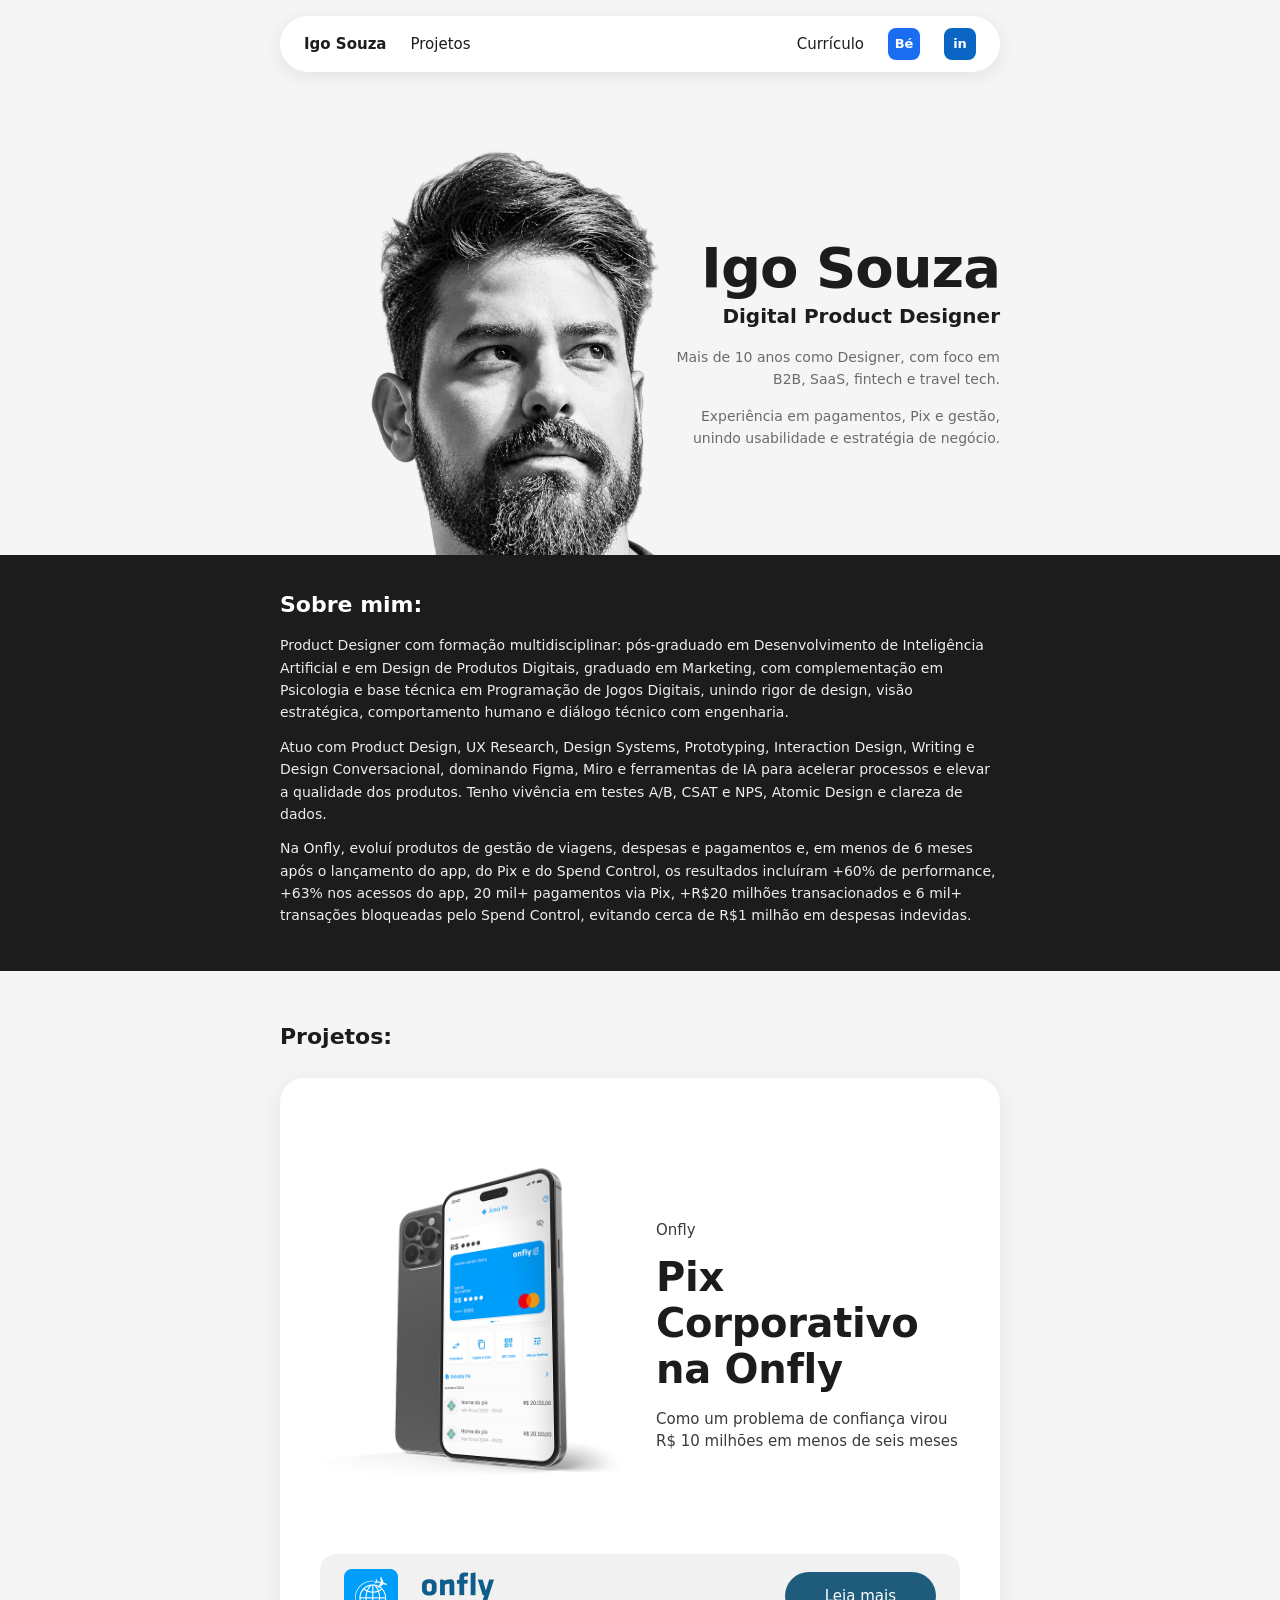
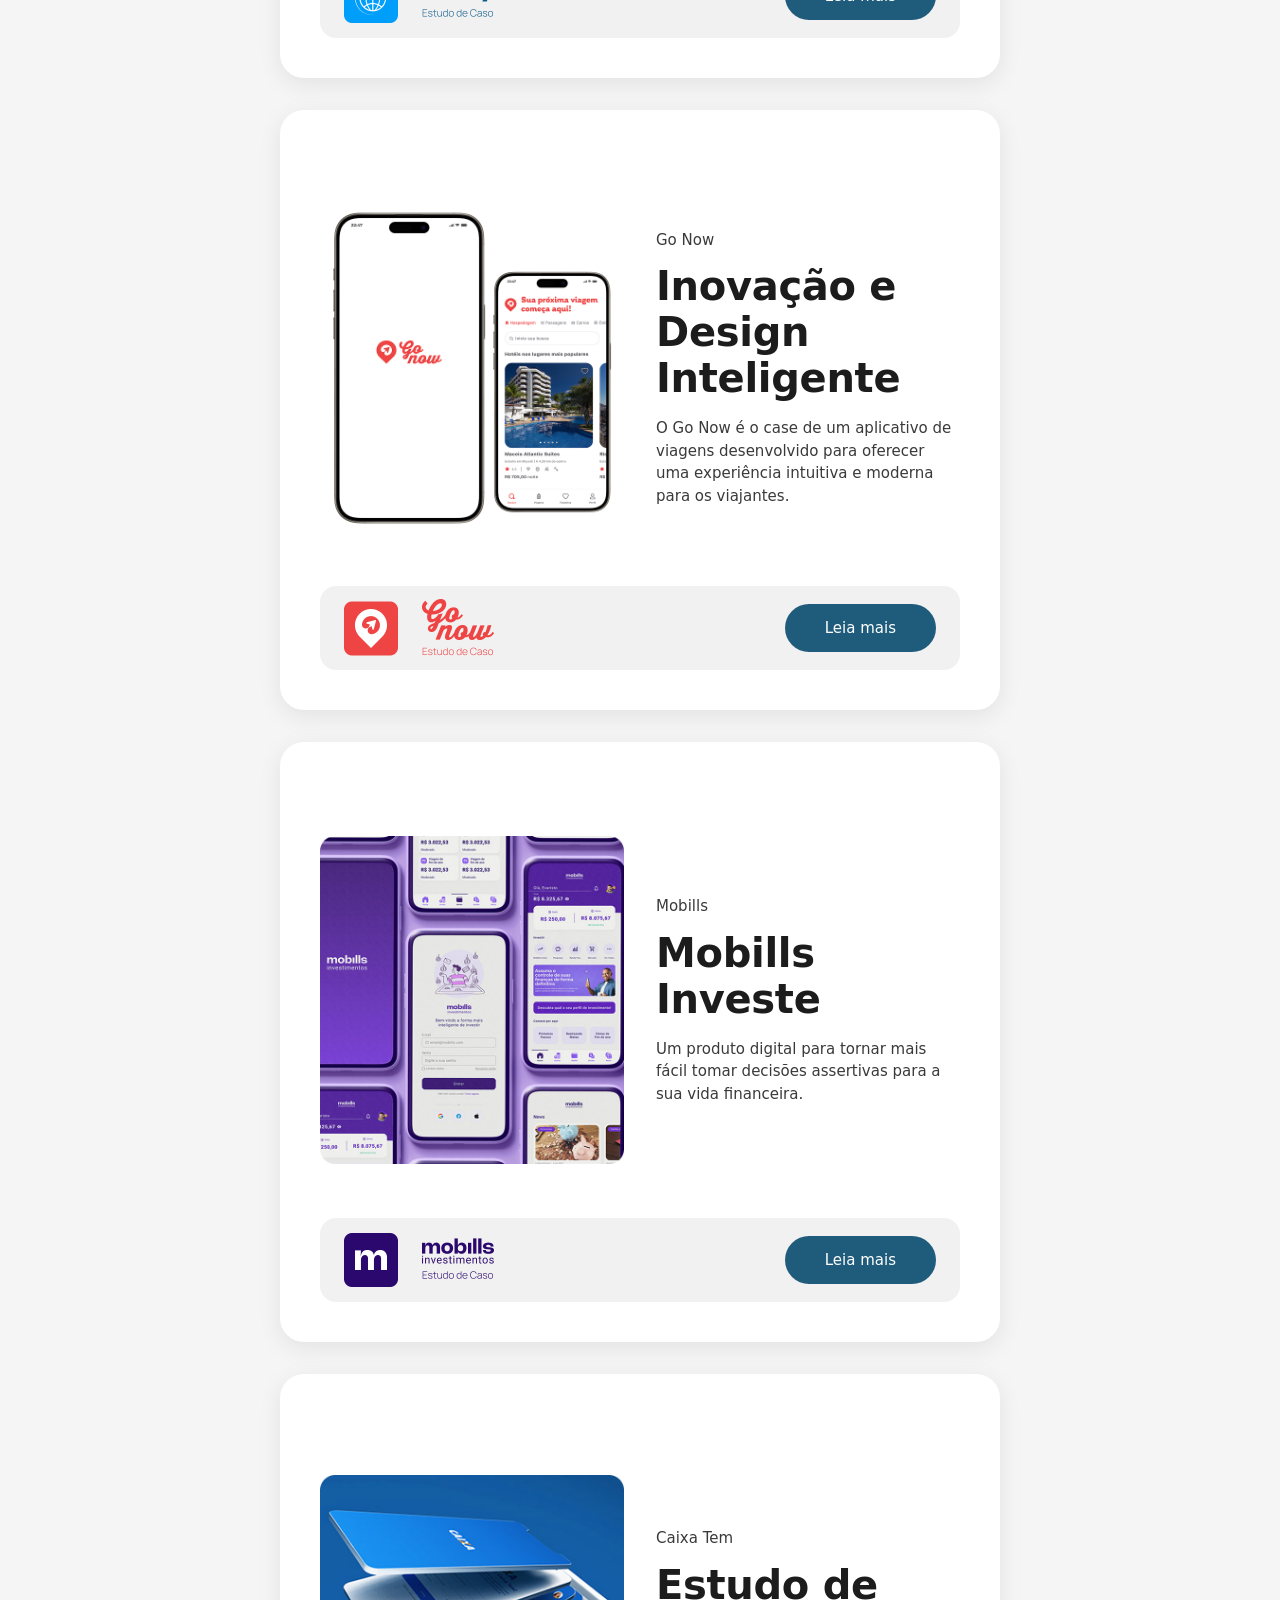
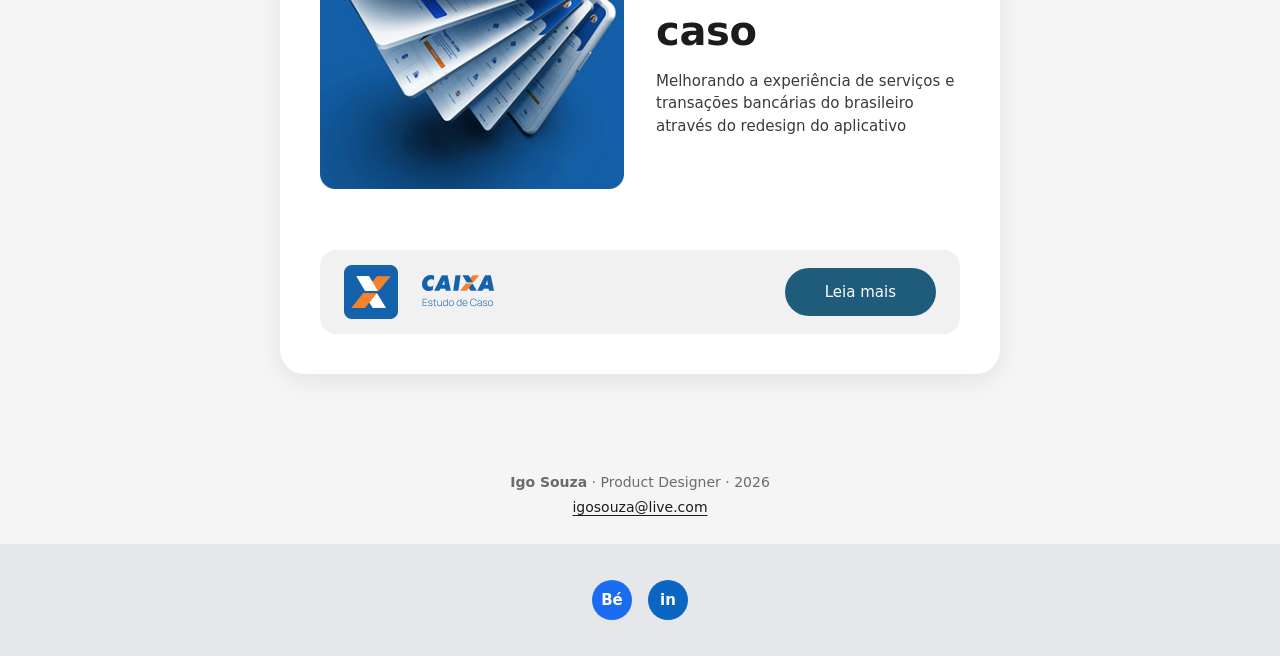
==== site/index.html @ 85e7b51f "Layout" ====
<!DOCTYPE html>
<html lang="pt-BR">
<head>
  <meta charset="UTF-8">
  <meta name="viewport" content="width=device-width, initial-scale=1.0">
  <title>Igo Souza | Digital Product Designer</title>
  <meta name="description" content="Igo Souza, Digital Product Designer especializado em B2B, SaaS, fintech e travel tech.">
  <link rel="stylesheet" href="assets/css/style.css">
</head>
<body>

  <header class="header" id="site-header">
    <nav class="nav">
      <div class="nav-left">
        <a class="link active" href="index.html">Igo Souza</a>
        <a class="link" href="#projetos">Projetos</a>
      </div>
      <div class="nav-right">
        <a class="link desk-only" href="assets/curriculo-igo-souza.pdf" target="_blank" rel="noopener">Currículo</a>
        <a class="social-btn" href="https://www.behance.net/igoreiz" target="_blank" rel="noopener" aria-label="Behance">Bé</a>
        <a class="social-btn li" href="https://www.linkedin.com/in/igodsouza/" target="_blank" rel="noopener" aria-label="LinkedIn">in</a>
        <button class="menu-toggle" aria-label="Abrir menu" aria-expanded="false"><span></span></button>
      </div>
    </nav>
    <div class="mobile-menu">
      <a href="index.html">Igo Souza</a>
      <a href="#projetos">Projetos</a>
      <a href="assets/curriculo-igo-souza.pdf" target="_blank" rel="noopener">Currículo</a>
      <div class="mobile-social">
        <a class="social-btn" href="https://www.behance.net/igoreiz" target="_blank" rel="noopener" aria-label="Behance">Bé</a>
        <a class="social-btn li" href="https://www.linkedin.com/in/igodsouza/" target="_blank" rel="noopener" aria-label="LinkedIn">in</a>
      </div>
    </div>
  </header>

  <div class="container">
    <section class="hero" id="topo">
      <picture>
        <source media="(max-width: 760px)" srcset="assets/img/mobile_home.webp">
        <img class="hero-img" src="assets/img/home-1.webp" alt="Retrato de Igo Souza">
      </picture>
      <div class="hero-text">
        <h1>Igo Souza</h1>
        <h2>Digital Product Designer</h2>
        <p>Mais de 10 anos como Designer, com foco em B2B, SaaS, fintech e travel tech.</p>
        <p>Experiência em pagamentos, Pix e gestão, unindo usabilidade e estratégia de negócio.</p>
      </div>
    </section>
  </div>

  <section class="about">
    <div class="about-inner">
      <h3>Sobre mim:</h3>
      <p>Product Designer com formação multidisciplinar: pós-graduado em Desenvolvimento de Inteligência Artificial e em Design de Produtos Digitais, graduado em Marketing, com complementação em Psicologia e base técnica em Programação de Jogos Digitais, unindo rigor de design, visão estratégica, comportamento humano e diálogo técnico com engenharia.</p>
      <p>Atuo com Product Design, UX Research, Design Systems, Prototyping, Interaction Design, Writing e Design Conversacional, dominando Figma, Miro e ferramentas de IA para acelerar processos e elevar a qualidade dos produtos. Tenho vivência em testes A/B, CSAT e NPS, Atomic Design e clareza de dados.</p>
      <p>Na Onfly, evoluí produtos de gestão de viagens, despesas e pagamentos e, em menos de 6 meses após o lançamento do app, do Pix e do Spend Control, os resultados incluíram +60% de performance, +63% nos acessos do app, 20 mil+ pagamentos via Pix, +R$20 milhões transacionados e 6 mil+ transações bloqueadas pelo Spend Control, evitando cerca de R$1 milhão em despesas indevidas.</p>
    </div>
  </section>

  <main class="container projects" id="projetos">
    <h2 class="section-title">Projetos:</h2>

    <article class="project-card">
      <div class="project-body">
        <img src="assets/img/home-2.png" alt="Mockup do Pix Corporativo na Onfly">
        <div class="project-text">
          <p class="project-tag">Onfly</p>
          <h3>Pix Corporativo na Onfly</h3>
          <p>Como um problema de confiança virou R$ 10 milhões em menos de seis meses</p>
        </div>
      </div>
      <div class="project-footer">
        <img class="logo" src="assets/img/logos/logo-onfly.png" alt="onfly · Estudo de Caso">
        <a class="btn-leia" href="pix.html">Leia mais</a>
      </div>
    </article>

    <article class="project-card">
      <div class="project-body">
        <img src="assets/img/home-3.png" alt="Telas do Go Now">
        <div class="project-text">
          <p class="project-tag">Go Now</p>
          <h3>Inovação e Design Inteligente</h3>
          <p>O Go Now é o case de um aplicativo de viagens desenvolvido para oferecer uma experiência intuitiva e moderna para os viajantes.</p>
        </div>
      </div>
      <div class="project-footer">
        <img class="logo" src="assets/img/logos/logo-gonow.png" alt="Go Now · Estudo de Caso">
        <a class="btn-leia" href="go-now.html">Leia mais</a>
      </div>
    </article>

    <article class="project-card">
      <div class="project-body">
        <img src="assets/img/home-4.png" alt="Telas do Mobills Investimentos">
        <div class="project-text">
          <p class="project-tag">Mobills</p>
          <h3>Mobills Investe</h3>
          <p>Um produto digital para tornar mais fácil tomar decisões assertivas para a sua vida financeira.</p>
        </div>
      </div>
      <div class="project-footer">
        <img class="logo" src="assets/img/logos/logo-mobills.png" alt="mobills investimentos · Estudo de Caso">
        <a class="btn-leia" href="mobills.html">Leia mais</a>
      </div>
    </article>

    <article class="project-card">
      <div class="project-body">
        <img src="assets/img/home-5.png" alt="Cartões do Caixa Tem">
        <div class="project-text">
          <p class="project-tag">Caixa Tem</p>
          <h3>Estudo de caso</h3>
          <p>Melhorando a experiência de serviços e transações bancárias do brasileiro através do redesign do aplicativo</p>
        </div>
      </div>
      <div class="project-footer">
        <img class="logo" src="assets/img/logos/logo-caixa.png" alt="CAIXA · Estudo de Caso">
        <a class="btn-leia" href="caixa-tem.html">Leia mais</a>
      </div>
    </article>
  </main>

  <p class="contact-line">
    <strong>Igo Souza</strong> · Product Designer · 2026<br>
    <a href="mailto:igosouza@live.com">igosouza@live.com</a>
  </p>

  <footer class="footer">
    <div class="socials">
      <a class="social-btn" href="https://www.behance.net/igoreiz" target="_blank" rel="noopener" aria-label="Behance">Bé</a>
      <a class="social-btn li" href="https://www.linkedin.com/in/igodsouza/" target="_blank" rel="noopener" aria-label="LinkedIn">in</a>
    </div>
  </footer>

  <script src="assets/js/main.js" defer></script>
</body>
</html>
---- site/assets/css/style.css ----
:root {
  --bg: #f5f5f5;
  --dark: #1c1c1c;
  --text: #1c1c1c;
  --muted: #6b6b6b;
  --card: #ffffff;
  --btn: #1f5c7c;
  --bar: #f1f1f1;
  --blue: #1a6cf0;
  --linkedin: #0a66c2;
  --content: 720px;
}

* { box-sizing: border-box; margin: 0; padding: 0; }

html { background: var(--bg); }

body {
  font-family: "Inter", system-ui, -apple-system, "Segoe UI", Roboto, sans-serif;
  background: var(--bg);
  color: var(--text);
  line-height: 1.6;
}

img { display: block; max-width: 100%; }
a { color: inherit; text-decoration: none; }
button { font: inherit; }

/* Content column: 720px wide, centred */
.container {
  width: 100%;
  max-width: var(--content);
  margin: 0 auto;
}

/* ---------- Floating header ---------- */
.header {
  position: sticky;
  top: 16px;
  z-index: 10;
  width: 100%;
  max-width: var(--content);
  margin: 16px auto 0;
  transition: transform .3s ease;
}
.header.is-hidden { transform: translateY(calc(-100% - 16px)); }

.nav {
  display: flex; align-items: center; justify-content: space-between;
  background: #fff; border-radius: 999px; height: 56px; padding: 0 24px;
  box-shadow: 0 4px 18px rgba(0,0,0,.08);
}
.nav-left, .nav-right { display: flex; align-items: center; gap: 24px; }
/* Active page is shown only by weight, no colour change on hover or active */
.nav a.link { font-size: 15px; font-weight: 400; }
.nav a.link.active { font-weight: 600; }

.social-btn {
  width: 32px; height: 32px; border-radius: 8px; display: inline-grid; place-items: center;
  background: var(--blue); color: #fff; font-weight: 700; font-size: 13px;
}
.social-btn.li { background: var(--linkedin); }

/* Hamburger: hidden on desktop */
.menu-toggle {
  display: none;
  width: 32px; height: 32px; background: none; border: 0; cursor: pointer;
  position: relative;
}
.menu-toggle span,
.menu-toggle span::before,
.menu-toggle span::after {
  position: absolute; left: 6px; width: 20px; height: 2px; background: var(--text); content: "";
}
.menu-toggle span { top: 15px; }
.menu-toggle span::before { top: -6px; left: 0; }
.menu-toggle span::after { top: 6px; left: 0; }

/* Mobile panel: hidden on desktop */
.mobile-menu { display: none; }
.mobile-menu.open {
  display: flex; flex-direction: column; gap: 16px;
  position: absolute; top: calc(100% + 8px); right: 24px; min-width: 200px;
  background: #fff; border-radius: 20px; padding: 20px 24px;
  box-shadow: 0 4px 18px rgba(0,0,0,.08);
}
.mobile-menu a { font-size: 15px; }
.mobile-social { display: none; gap: 12px; }
.mobile-social .social-btn { width: 36px; height: 36px; font-size: 14px; }

/* ---------- Home hero: photo 496 x 435 on the left, text on the right ---------- */
.hero {
  position: relative;
  height: 435px;
  margin-top: 48px;
}
.hero picture { display: contents; }
.hero-img {
  position: absolute; left: 0; top: 0;
  width: 496px; height: 435px; object-fit: cover; object-position: center top;
}
.hero-text {
  position: absolute; right: 0; top: 120px;
  width: 340px; text-align: right;
}
.hero-text h1 { font-size: 56px; line-height: 1; font-weight: 600; letter-spacing: -1px; }
.hero-text h2 { font-size: 20px; font-weight: 600; margin-top: 4px; }
.hero-text p { color: var(--muted); font-size: 14px; margin-top: 14px; }

/* ---------- "Sobre mim": full-width band, text column is 720px ---------- */
.about { background: var(--dark); color: #fff; }
.about-inner { max-width: var(--content); margin: 0 auto; padding: 32px 0; }
.about h3 { font-size: 22px; font-weight: 600; margin-bottom: 12px; }
.about p { font-size: 14px; line-height: 1.6; opacity: .92; margin-bottom: 12px; }

/* ---------- Projects ---------- */
.projects { padding: 0 0 16px; }
.section-title { font-size: 22px; font-weight: 600; margin: 48px 0 24px; }

/* Banner: 720 x 600, as in Frame_16 */
.project-card {
  width: 100%; max-width: var(--content); height: 600px;
  margin: 0 auto 32px;
  background: var(--card);
  border-radius: 24px;
  box-shadow: 0 6px 24px rgba(0,0,0,.08);
  padding: 40px;
  display: flex; flex-direction: column; justify-content: space-between;
}
.project-body {
  flex: 1;
  display: grid; grid-template-columns: 1fr 1fr; gap: 32px; align-items: center;
}
.project-body img {
  width: 100%; height: auto; max-height: 340px; object-fit: contain;
}
.project-tag { font-size: 16px; font-weight: 500; }
.project-text h3 {
  font-size: 40px; line-height: 1.15; font-weight: 600;
  margin: 12px 0 16px; letter-spacing: -.3px;
}
.project-text p { font-size: 15px; line-height: 1.5; color: #3a3a3a; }

.project-footer {
  display: flex; align-items: center; justify-content: space-between;
  background: var(--bar); border-radius: 16px; height: 84px; padding: 0 24px;
}
/* Logos are 150px wide on desktop; Go Now becomes 59px tall automatically */
.project-footer img.logo { width: 150px; height: auto; }
.btn-leia {
  background: var(--btn); color: #fff;
  padding: 0 40px; height: 48px; line-height: 48px;
  border-radius: 999px; font-size: 15px; font-weight: 500;
}

/* ---------- Contact line (home and case pages) ---------- */
.contact-line {
  text-align: center; color: var(--muted); font-size: 14px; line-height: 1.8;
  margin: 48px auto 8px; max-width: var(--content);
}
.contact-line a { color: var(--text); text-decoration: underline; text-underline-offset: 3px; }

/* ---------- Case study pages ---------- */
.case { padding: 0 16px; }
.case-hero { text-align: center; padding: 56px 0 20px; }
.case-hero h1 { font-size: 44px; line-height: 1.08; font-weight: 600; letter-spacing: -.8px; }
.case-hero p { color: var(--muted); font-size: 16px; margin-top: 12px; }
.case-cover { width: 100%; border-radius: 20px; margin: 20px 0 40px; }
.case h2 { font-size: 22px; font-weight: 600; margin: 40px 0 12px; }
.case p { font-size: 15px; color: #333; margin-bottom: 14px; }
.case ul { margin: 8px 0 16px 22px; font-size: 15px; color: #333; }
.case li { margin-bottom: 6px; }
.quote {
  text-align: center; font-size: 20px; font-style: italic; font-weight: 600;
  line-height: 1.4; max-width: 560px; margin: 36px auto;
}
.case-img { width: 100%; border-radius: 16px; margin: 20px 0; }
.case-footer { text-align: center; padding: 40px 0 20px; color: var(--muted); font-size: 14px; line-height: 1.8; }
.case-footer a { color: var(--text); text-decoration: underline; text-underline-offset: 3px; }

/* ---------- Footer ---------- */
.footer { background: #e6e7ea; padding: 36px 0; margin-top: 24px; text-align: center; }
.footer .socials { display: flex; justify-content: center; gap: 16px; }
.footer .social-btn { width: 40px; height: 40px; border-radius: 50%; font-size: 15px; }

/* ---------- Mobile ---------- */
@media (max-width: 760px) {
  .header { max-width: none; margin-top: 12px; padding: 0 24px; }
  .nav {
    width: fit-content; height: 56px; padding: 0 12px; margin-left: auto;
  }
  .nav-left, .nav-right .link, .nav-right .social-btn { display: none; }
  .nav-right { gap: 0; }
  .menu-toggle { display: block; }
  .mobile-social { display: flex; }

  /* Hero: title first (fills width with 48px margins), subtitle, then photo */
  .container.hero-wrap { padding: 0; }
  .hero {
    height: auto; margin-top: 32px;
    display: flex; flex-direction: column;
  }
  .hero-text {
    position: static; width: auto; order: 1;
    text-align: center; padding: 0 48px;
  }
  .hero-text h1 {
    font-size: calc((100vw - 96px) * 0.171);
    line-height: 1.05; white-space: nowrap;
  }
  .hero-text h2 { font-size: 18px; margin-top: 8px; }
  .hero-text h2 + p { margin-top: 32px; }
  .hero-text p { font-size: 15px; }
  .hero-text p + p { margin-top: 16px; }

  .hero picture { display: block; order: 2; margin-top: 24px; }
  .hero-img { position: static; width: 100%; height: auto; }

  .about-inner { padding: 24px; }

  .projects { padding: 0 24px 24px; }
  .section-title { margin: 24px 0 24px; }
  .project-card { height: auto; padding: 24px; margin-bottom: 24px; }
  .project-body { grid-template-columns: 1fr; gap: 16px; }
  .project-body img { max-height: 300px; }
  .project-text h3 { font-size: 30px; }
  .project-footer { background: none; height: auto; padding: 0; margin-top: 20px; }
  .project-footer img.logo { display: none; }
  .btn-leia { width: 100%; text-align: center; height: 52px; line-height: 52px; }

  .case { padding: 0 24px; }
  .case-hero h1 { font-size: 32px; }
  .contact-line { padding: 0 24px; }
}
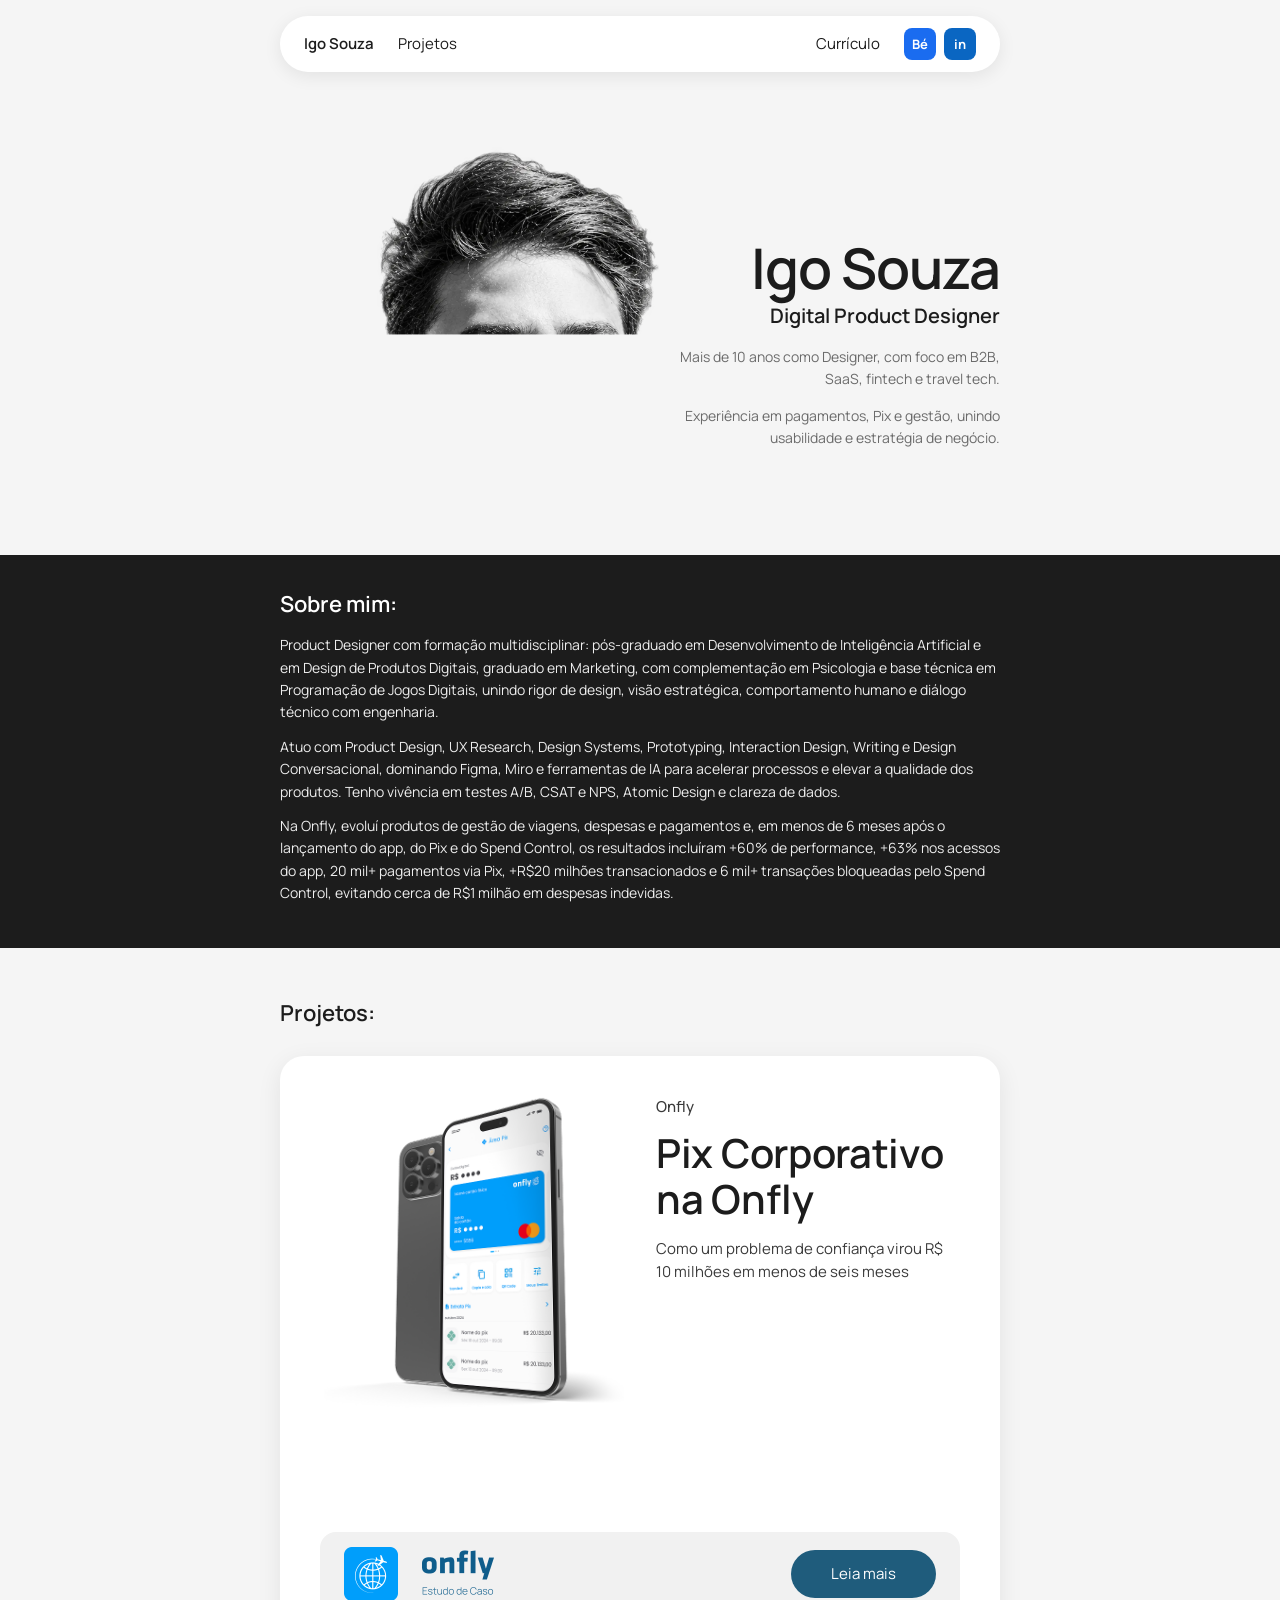
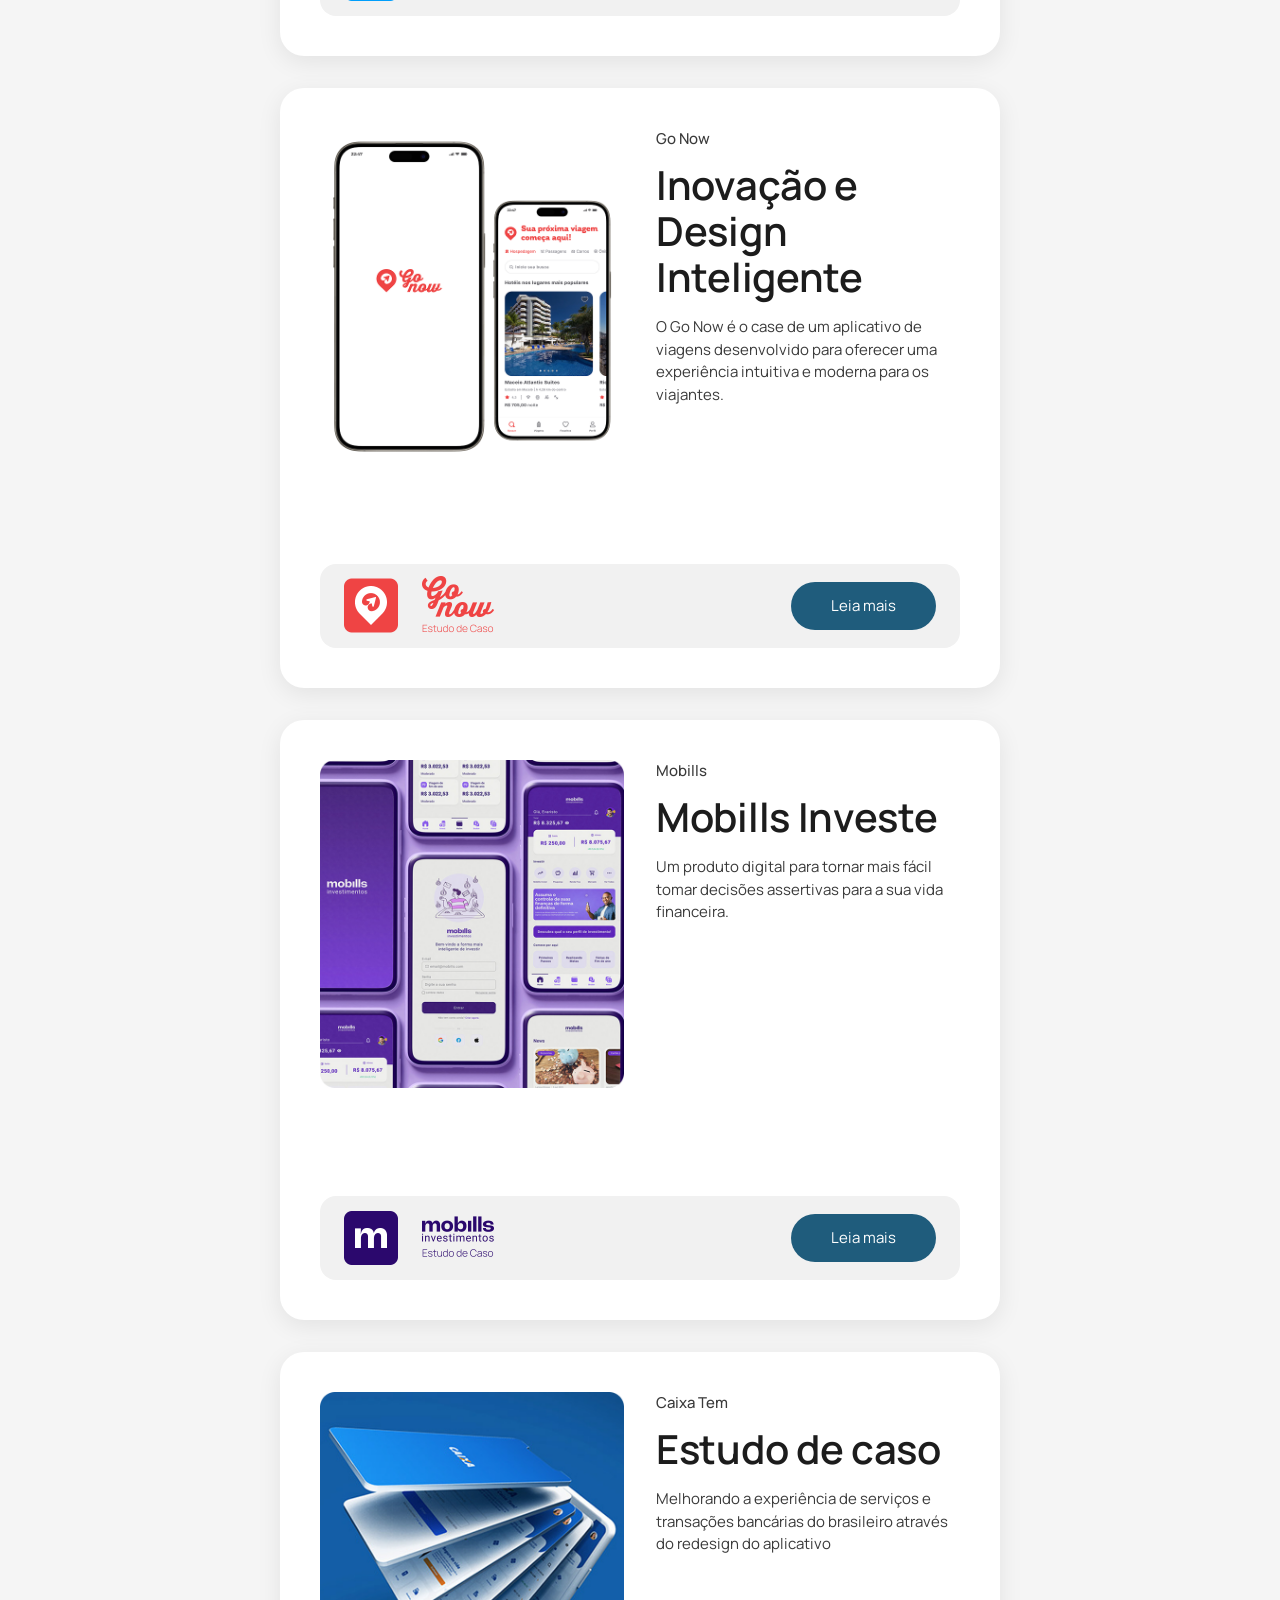
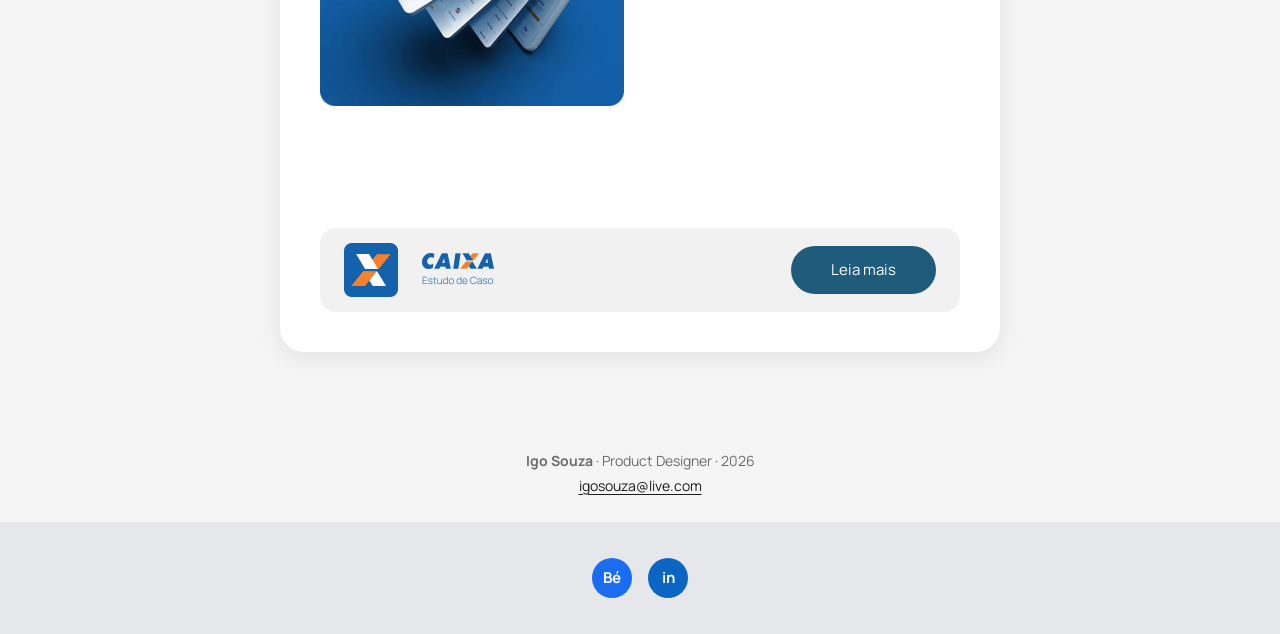
==== commit aa7594b2: "Layout" ====
--- a/site/index.html
+++ b/site/index.html
@@ -5,6 +5,9 @@
   <meta name="viewport" content="width=device-width, initial-scale=1.0">
   <title>Igo Souza | Digital Product Designer</title>
   <meta name="description" content="Igo Souza, Digital Product Designer especializado em B2B, SaaS, fintech e travel tech.">
+  <link rel="preconnect" href="https://fonts.googleapis.com">
+  <link rel="preconnect" href="https://fonts.gstatic.com" crossorigin>
+  <link href="https://fonts.googleapis.com/css2?family=Manrope:wght@400;500;600;700&family=Montserrat:ital,wght@0,400;0,500;1,400&display=swap" rel="stylesheet">
   <link rel="stylesheet" href="assets/css/style.css">
 </head>
 <body>
--- a/site/assets/css/style.css
+++ b/site/assets/css/style.css
@@ -16,7 +16,7 @@
 html { background: var(--bg); }
 
 body {
-  font-family: "Inter", system-ui, -apple-system, "Segoe UI", Roboto, sans-serif;
+  font-family: "Manrope", "Inter", system-ui, -apple-system, "Segoe UI", Roboto, sans-serif;
   background: var(--bg);
   color: var(--text);
   line-height: 1.6;
@@ -54,12 +54,14 @@
 /* Active page is shown only by weight, no colour change on hover or active */
 .nav a.link { font-size: 15px; font-weight: 400; }
 .nav a.link.active { font-weight: 600; }
+.nav a.link:hover { font-weight: 700; }
 
 .social-btn {
   width: 32px; height: 32px; border-radius: 8px; display: inline-grid; place-items: center;
   background: var(--blue); color: #fff; font-weight: 700; font-size: 13px;
 }
 .social-btn.li { background: var(--linkedin); }
+.nav-right .social-btn + .social-btn { margin-left: -16px; }
 
 /* Hamburger: hidden on desktop */
 .menu-toggle {
@@ -79,13 +81,14 @@
 /* Mobile panel: hidden on desktop */
 .mobile-menu { display: none; }
 .mobile-menu.open {
-  display: flex; flex-direction: column; gap: 16px;
+  display: flex; flex-direction: column; gap: 16px; align-items: flex-end; text-align: right;
   position: absolute; top: calc(100% + 8px); right: 24px; min-width: 200px;
   background: #fff; border-radius: 20px; padding: 20px 24px;
   box-shadow: 0 4px 18px rgba(0,0,0,.08);
 }
-.mobile-menu a { font-size: 15px; }
-.mobile-social { display: none; gap: 12px; }
+.mobile-menu a { font-size: 15px; text-align: right; font-family: "Manrope", system-ui, sans-serif; }
+.mobile-menu a:hover { font-weight: 700; }
+.mobile-social { display: none; gap: 8px; justify-content: flex-end; }
 .mobile-social .social-btn { width: 36px; height: 36px; font-size: 14px; }
 
 /* ---------- Home hero: photo 496 x 435 on the left, text on the right ---------- */
@@ -129,7 +132,7 @@
 }
 .project-body {
   flex: 1;
-  display: grid; grid-template-columns: 1fr 1fr; gap: 32px; align-items: center;
+  display: grid; grid-template-columns: 1fr 1fr; gap: 32px; align-items: start;
 }
 .project-body img {
   width: 100%; height: auto; max-height: 340px; object-fit: contain;
@@ -148,10 +151,13 @@
 /* Logos are 150px wide on desktop; Go Now becomes 59px tall automatically */
 .project-footer img.logo { width: 150px; height: auto; }
 .btn-leia {
+  display: inline-block;
+  font-family: "Manrope", system-ui, sans-serif;
   background: var(--btn); color: #fff;
   padding: 0 40px; height: 48px; line-height: 48px;
-  border-radius: 999px; font-size: 15px; font-weight: 500;
-}
+  border-radius: 999px; font-size: 15px; font-weight: 400;
+}
+.btn-leia:hover { font-weight: 700; }
 
 /* ---------- Contact line (home and case pages) ---------- */
 .contact-line {
@@ -178,6 +184,16 @@
 .case-footer { text-align: center; padding: 40px 0 20px; color: var(--muted); font-size: 14px; line-height: 1.8; }
 .case-footer a { color: var(--text); text-decoration: underline; text-underline-offset: 3px; }
 
+
+/* Case study body text: Montserrat. Titles and subtitles stay in Manrope. */
+.case p,
+.case ul,
+.case li,
+.quote,
+.case-footer {
+  font-family: "Montserrat", "Manrope", system-ui, sans-serif;
+}
+
 /* ---------- Footer ---------- */
 .footer { background: #e6e7ea; padding: 36px 0; margin-top: 24px; text-align: center; }
 .footer .socials { display: flex; justify-content: center; gap: 16px; }
